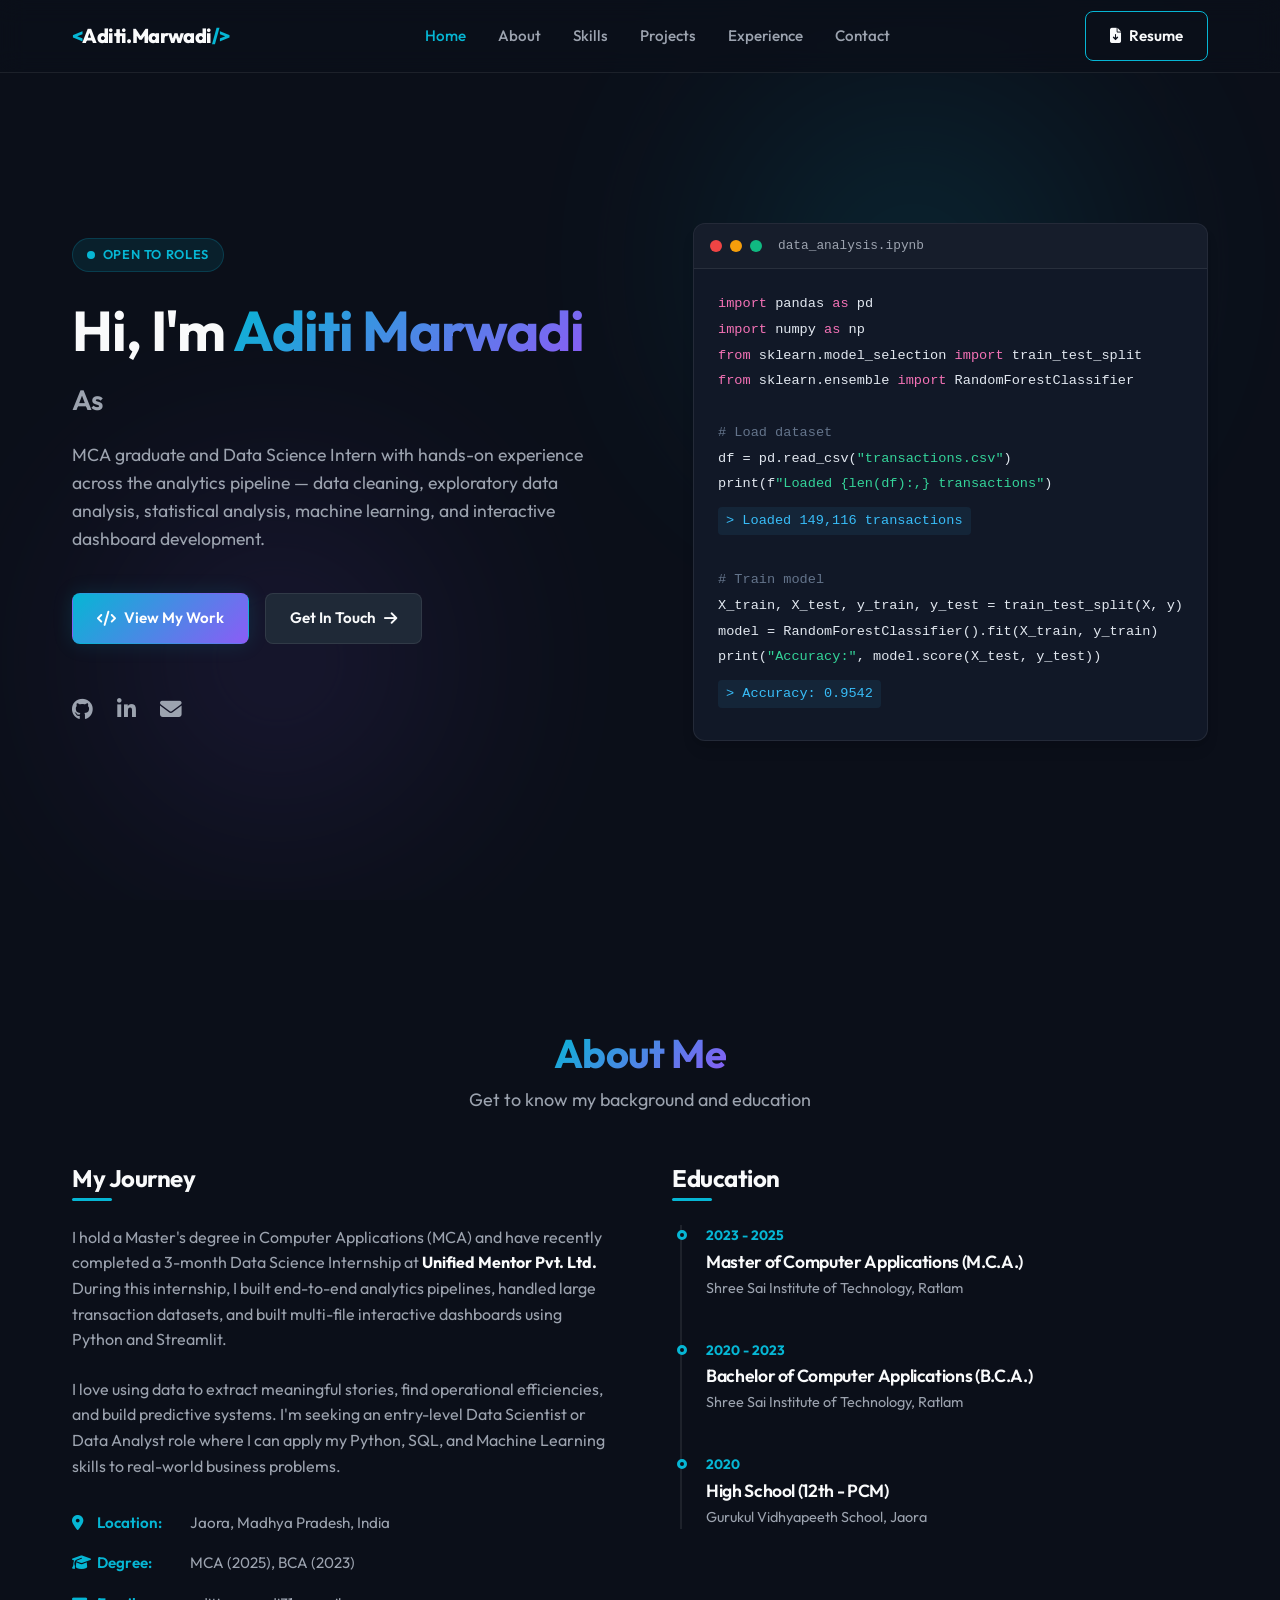
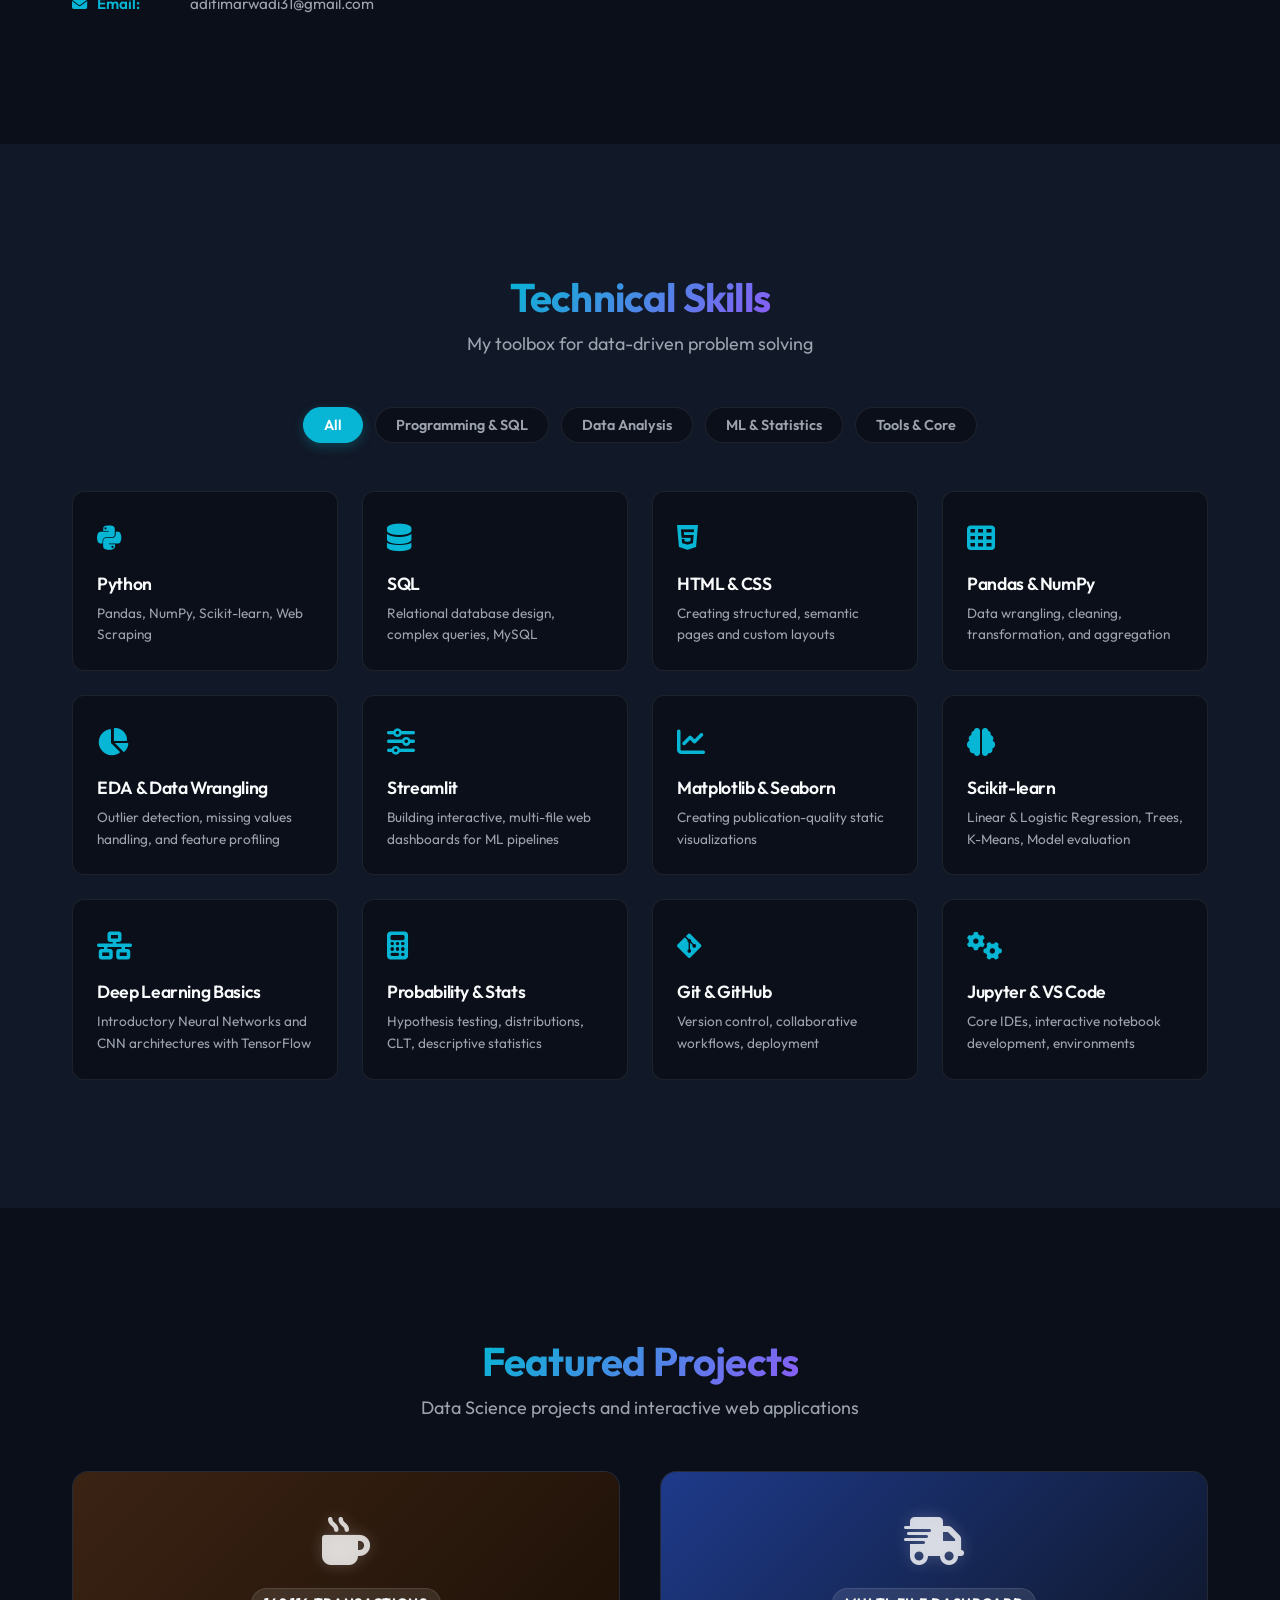
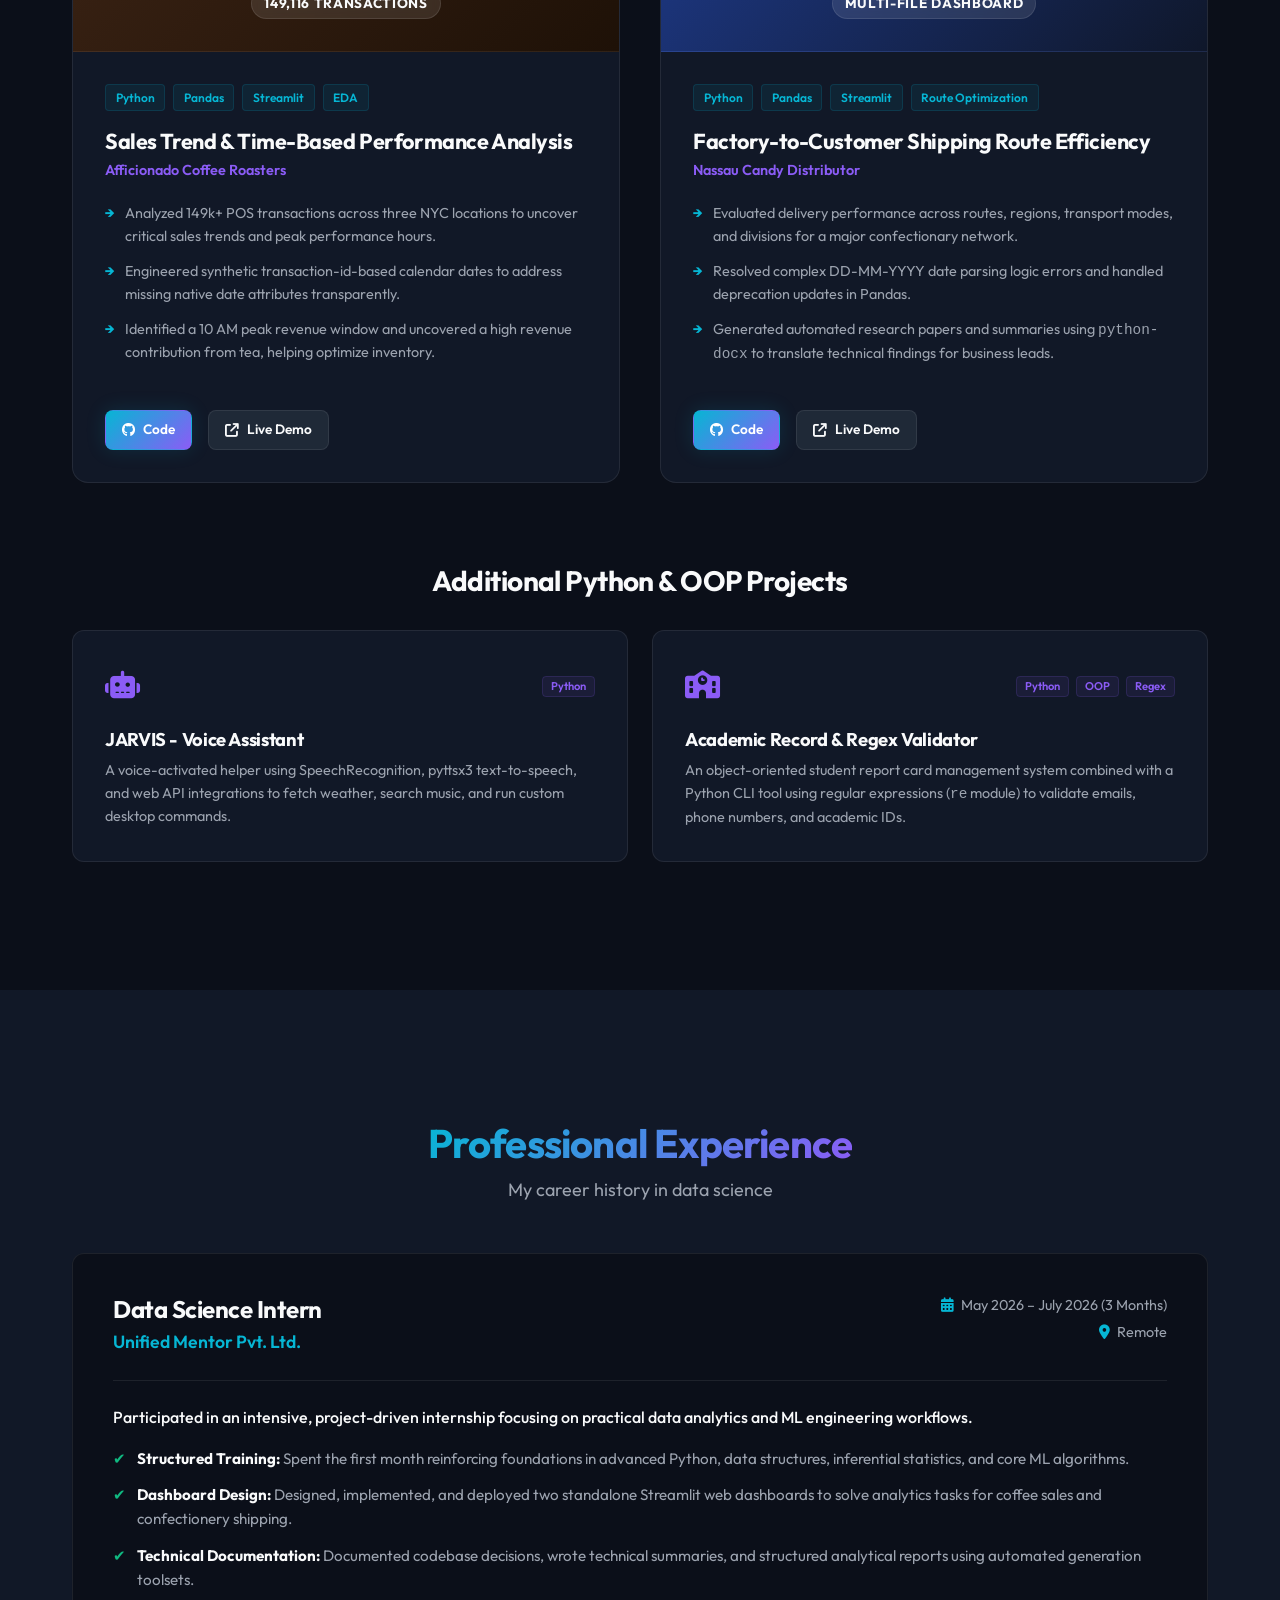
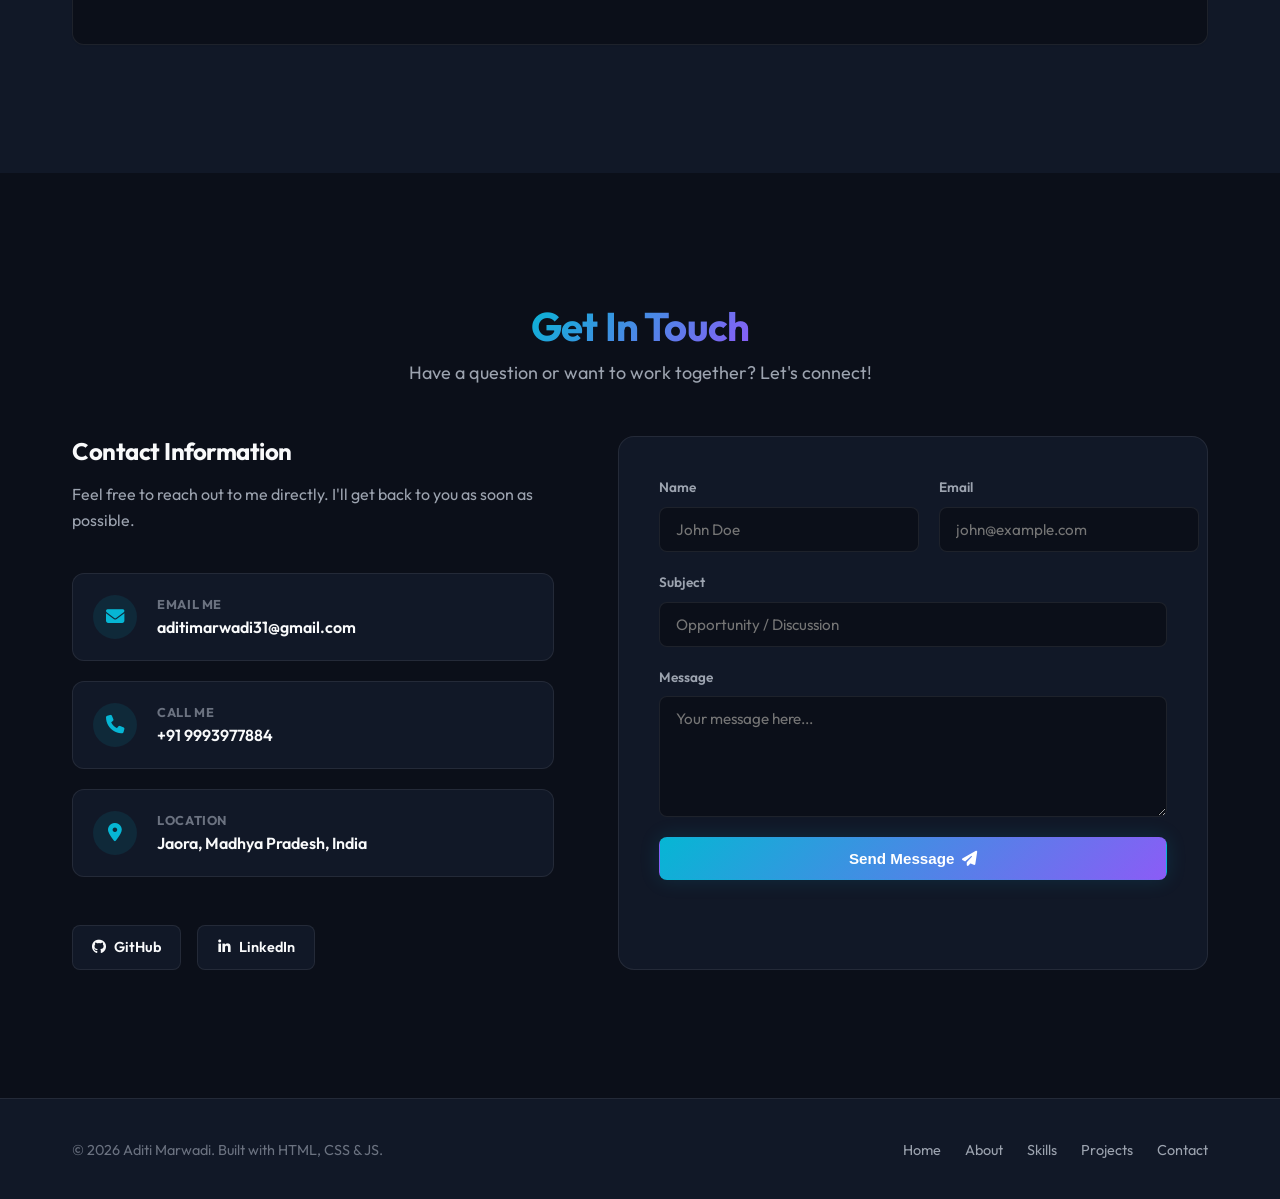
==== index.html @ 011fa308 "Initial portfolio commit - Data Science Portfolio for Aditi Marwadi" ====
<!DOCTYPE html>
<html lang="en">
<head>
    <meta charset="UTF-8">
    <meta name="viewport" content="width=device-width, initial-scale=1.0">
    <meta name="description" content="Portfolio of Aditi Marwadi, Aspiring Data Scientist and Data Analyst. Specialized in Python, machine learning, data cleaning, and Streamlit dashboards.">
    <title>Aditi Marwadi | Data Scientist Portfolio</title>
    <!-- Google Fonts -->
    <link rel="preconnect" href="https://fonts.googleapis.com">
    <link rel="preconnect" href="https://fonts.gstatic.com" crossorigin>
    <link href="https://fonts.googleapis.com/css2?family=Outfit:wght@300;400;500;600;700;800&family=Plus+Jakarta+Sans:wght@300;400;500;600;700;800&display=swap" rel="stylesheet">
    <!-- FontAwesome for Icons -->
    <link rel="stylesheet" href="https://cdnjs.cloudflare.com/ajax/libs/font-awesome/6.4.0/css/all.min.css">
    <!-- Custom CSS -->
    <link rel="stylesheet" href="styles.css">
</head>
<body>
    <!-- Navigation -->
    <header class="navbar">
        <div class="nav-container">
            <a href="#" class="nav-logo">
                <span class="logo-accent">&lt;</span>Aditi.Marwadi<span class="logo-accent">/&gt;</span>
            </a>
            <nav class="nav-links">
                <a href="#hero" class="active">Home</a>
                <a href="#about">About</a>
                <a href="#skills">Skills</a>
                <a href="#projects">Projects</a>
                <a href="#experience">Experience</a>
                <a href="#contact">Contact</a>
            </nav>
            <div class="nav-right">
                <a href="resume.html" target="_blank" class="btn btn-outline nav-btn">
                    <i class="fa-solid fa-file-arrow-down"></i> Resume
                </a>
                <button class="menu-toggle" id="menuToggle" aria-label="Toggle Menu">
                    <i class="fa-solid fa-bars"></i>
                </button>
            </div>
        </div>
    </header>

    <!-- Mobile Menu -->
    <div class="mobile-menu" id="mobileMenu">
        <a href="#hero" class="mobile-link">Home</a>
        <a href="#about" class="mobile-link">About</a>
        <a href="#skills" class="mobile-link">Skills</a>
        <a href="#projects" class="mobile-link">Projects</a>
        <a href="#experience" class="mobile-link">Experience</a>
        <a href="#contact" class="mobile-link">Contact</a>
        <a href="resume.html" target="_blank" class="btn btn-outline mobile-btn">
            <i class="fa-solid fa-file-arrow-down"></i> Resume
        </a>
    </div>

    <!-- Hero Section -->
    <section id="hero" class="hero-section">
        <div class="hero-bg-shapes">
            <div class="shape shape-1"></div>
            <div class="shape shape-2"></div>
        </div>
        <div class="container hero-container">
            <div class="hero-content">
                <div class="badge-hero">
                    <span class="pulse-dot"></span> Open to Roles
                </div>
                <h1 class="hero-title">
                    Hi, I'm <span class="text-gradient">Aditi Marwadi</span>
                </h1>
                <h2 class="hero-subtitle">
                    <span class="typing-text" id="typingText">Aspiring Data Scientist</span>
                </h2>
                <p class="hero-description">
                    MCA graduate and Data Science Intern with hands-on experience across the analytics pipeline — data cleaning, exploratory data analysis, statistical analysis, machine learning, and interactive dashboard development.
                </p>
                <div class="hero-cta">
                    <a href="#projects" class="btn btn-primary">
                        <i class="fa-solid fa-code"></i> View My Work
                    </a>
                    <a href="#contact" class="btn btn-secondary">
                        Get In Touch <i class="fa-solid fa-arrow-right"></i>
                    </a>
                </div>
                <div class="hero-socials">
                    <a href="https://github.com/aditimarwadi" target="_blank" class="social-link" title="GitHub">
                        <i class="fa-brands fa-github"></i>
                    </a>
                    <a href="https://www.linkedin.com/in/aditi-marwadi-670a6b358/" target="_blank" class="social-link" title="LinkedIn">
                        <i class="fa-brands fa-linkedin-in"></i>
                    </a>
                    <a href="mailto:aditimarwadi31@gmail.com" class="social-link" title="Email">
                        <i class="fa-solid fa-envelope"></i>
                    </a>
                </div>
            </div>
            <div class="hero-visual">
                <div class="visual-card">
                    <div class="card-header">
                        <span class="card-dot red"></span>
                        <span class="card-dot yellow"></span>
                        <span class="card-dot green"></span>
                        <span class="card-title">data_analysis.ipynb</span>
                    </div>
                    <div class="card-body font-code">
                        <p class="code-line"><span class="code-keyword">import</span> pandas <span class="code-keyword">as</span> pd</p>
                        <p class="code-line"><span class="code-keyword">import</span> numpy <span class="code-keyword">as</span> np</p>
                        <p class="code-line"><span class="code-keyword">from</span> sklearn.model_selection <span class="code-keyword">import</span> train_test_split</p>
                        <p class="code-line"><span class="code-keyword">from</span> sklearn.ensemble <span class="code-keyword">import</span> RandomForestClassifier</p>
                        <p class="code-line">&nbsp;</p>
                        <p class="code-line"><span class="code-comment"># Load dataset</span></p>
                        <p class="code-line">df = pd.read_csv(<span class="code-string">"transactions.csv"</span>)</p>
                        <p class="code-line">print(f<span class="code-string">"Loaded {len(df):,} transactions"</span>)</p>
                        <p class="code-output">&gt; Loaded 149,116 transactions</p>
                        <p class="code-line">&nbsp;</p>
                        <p class="code-line"><span class="code-comment"># Train model</span></p>
                        <p class="code-line">X_train, X_test, y_train, y_test = train_test_split(X, y)</p>
                        <p class="code-line">model = RandomForestClassifier().fit(X_train, y_train)</p>
                        <p class="code-line">print(<span class="code-string">"Accuracy:"</span>, model.score(X_test, y_test))</p>
                        <p class="code-output">&gt; Accuracy: 0.9542</p>
                    </div>
                </div>
            </div>
        </div>
    </section>

    <!-- About Section -->
    <section id="about" class="section about-section">
        <div class="container">
            <h2 class="section-title text-center"><span class="text-gradient">About Me</span></h2>
            <p class="section-subtitle text-center">Get to know my background and education</p>
            
            <div class="about-grid">
                <div class="about-info">
                    <h3>My Journey</h3>
                    <p>
                        I hold a Master's degree in Computer Applications (MCA) and have recently completed a 3-month Data Science Internship at <strong>Unified Mentor Pvt. Ltd.</strong> During this internship, I built end-to-end analytics pipelines, handled large transaction datasets, and built multi-file interactive dashboards using Python and Streamlit.
                    </p>
                    <p>
                        I love using data to extract meaningful stories, find operational efficiencies, and build predictive systems. I'm seeking an entry-level Data Scientist or Data Analyst role where I can apply my Python, SQL, and Machine Learning skills to real-world business problems.
                    </p>
                    
                    <div class="info-details">
                        <div class="info-item">
                            <span class="info-label"><i class="fa-solid fa-location-dot"></i> Location:</span>
                            <span class="info-value">Jaora, Madhya Pradesh, India</span>
                        </div>
                        <div class="info-item">
                            <span class="info-label"><i class="fa-solid fa-graduation-cap"></i> Degree:</span>
                            <span class="info-value">MCA (2025), BCA (2023)</span>
                        </div>
                        <div class="info-item">
                            <span class="info-label"><i class="fa-solid fa-envelope"></i> Email:</span>
                            <span class="info-value"><a href="mailto:aditimarwadi31@gmail.com">aditimarwadi31@gmail.com</a></span>
                        </div>
                    </div>
                </div>
                
                <div class="about-education">
                    <h3>Education</h3>
                    <div class="timeline">
                        <div class="timeline-item">
                            <div class="timeline-dot"></div>
                            <div class="timeline-date">2023 - 2025</div>
                            <h4 class="timeline-title">Master of Computer Applications (M.C.A.)</h4>
                            <p class="timeline-institution">Shree Sai Institute of Technology, Ratlam</p>
                        </div>
                        <div class="timeline-item">
                            <div class="timeline-dot"></div>
                            <div class="timeline-date">2020 - 2023</div>
                            <h4 class="timeline-title">Bachelor of Computer Applications (B.C.A.)</h4>
                            <p class="timeline-institution">Shree Sai Institute of Technology, Ratlam</p>
                        </div>
                        <div class="timeline-item">
                            <div class="timeline-dot"></div>
                            <div class="timeline-date">2020</div>
                            <h4 class="timeline-title">High School (12th - PCM)</h4>
                            <p class="timeline-institution">Gurukul Vidhyapeeth School, Jaora</p>
                        </div>
                    </div>
                </div>
            </div>
        </div>
    </section>

    <!-- Skills Section -->
    <section id="skills" class="section skills-section alt-bg">
        <div class="container">
            <h2 class="section-title text-center"><span class="text-gradient">Technical Skills</span></h2>
            <p class="section-subtitle text-center">My toolbox for data-driven problem solving</p>

            <div class="skills-tabs">
                <button class="tab-btn active" data-tab="all">All</button>
                <button class="tab-btn" data-tab="programming">Programming & SQL</button>
                <button class="tab-btn" data-tab="analysis">Data Analysis</button>
                <button class="tab-btn" data-tab="ml-stats">ML & Statistics</button>
                <button class="tab-btn" data-tab="tools">Tools & Core</button>
            </div>

            <div class="skills-grid" id="skillsGrid">
                <!-- Python -->
                <div class="skill-card" data-category="programming">
                    <div class="skill-icon"><i class="fa-brands fa-python"></i></div>
                    <h3 class="skill-name">Python</h3>
                    <p class="skill-desc">Pandas, NumPy, Scikit-learn, Web Scraping</p>
                </div>
                <!-- SQL -->
                <div class="skill-card" data-category="programming">
                    <div class="skill-icon"><i class="fa-solid fa-database"></i></div>
                    <h3 class="skill-name">SQL</h3>
                    <p class="skill-desc">Relational database design, complex queries, MySQL</p>
                </div>
                <!-- HTML / CSS -->
                <div class="skill-card" data-category="programming">
                    <div class="skill-icon"><i class="fa-brands fa-html5"></i></div>
                    <h3 class="skill-name">HTML & CSS</h3>
                    <p class="skill-desc">Creating structured, semantic pages and custom layouts</p>
                </div>
                <!-- NumPy / Pandas -->
                <div class="skill-card" data-category="analysis">
                    <div class="skill-icon"><i class="fa-solid fa-table-cells"></i></div>
                    <h3 class="skill-name">Pandas & NumPy</h3>
                    <p class="skill-desc">Data wrangling, cleaning, transformation, and aggregation</p>
                </div>
                <!-- EDA -->
                <div class="skill-card" data-category="analysis">
                    <div class="skill-icon"><i class="fa-solid fa-chart-pie"></i></div>
                    <h3 class="skill-name">EDA & Data Wrangling</h3>
                    <p class="skill-desc">Outlier detection, missing values handling, and feature profiling</p>
                </div>
                <!-- Streamlit -->
                <div class="skill-card" data-category="analysis">
                    <div class="skill-icon"><i class="fa-solid fa-sliders"></i></div>
                    <h3 class="skill-name">Streamlit</h3>
                    <p class="skill-desc">Building interactive, multi-file web dashboards for ML pipelines</p>
                </div>
                <!-- Data Visualization -->
                <div class="skill-card" data-category="analysis">
                    <div class="skill-icon"><i class="fa-solid fa-chart-line"></i></div>
                    <h3 class="skill-name">Matplotlib & Seaborn</h3>
                    <p class="skill-desc">Creating publication-quality static visualizations</p>
                </div>
                <!-- Scikit-learn -->
                <div class="skill-card" data-category="ml-stats">
                    <div class="skill-icon"><i class="fa-solid fa-brain"></i></div>
                    <h3 class="skill-name">Scikit-learn</h3>
                    <p class="skill-desc">Linear & Logistic Regression, Trees, K-Means, Model evaluation</p>
                </div>
                <!-- Deep Learning -->
                <div class="skill-card" data-category="ml-stats">
                    <div class="skill-icon"><i class="fa-solid fa-network-wired"></i></div>
                    <h3 class="skill-name">Deep Learning Basics</h3>
                    <p class="skill-desc">Introductory Neural Networks and CNN architectures with TensorFlow</p>
                </div>
                <!-- Statistics -->
                <div class="skill-card" data-category="ml-stats">
                    <div class="skill-icon"><i class="fa-solid fa-calculator"></i></div>
                    <h3 class="skill-name">Probability & Stats</h3>
                    <p class="skill-desc">Hypothesis testing, distributions, CLT, descriptive statistics</p>
                </div>
                <!-- Git / GitHub -->
                <div class="skill-card" data-category="tools">
                    <div class="skill-icon"><i class="fa-brands fa-git-alt"></i></div>
                    <h3 class="skill-name">Git & GitHub</h3>
                    <p class="skill-desc">Version control, collaborative workflows, deployment</p>
                </div>
                <!-- Tools -->
                <div class="skill-card" data-category="tools">
                    <div class="skill-icon"><i class="fa-solid fa-gears"></i></div>
                    <h3 class="skill-name">Jupyter & VS Code</h3>
                    <p class="skill-desc">Core IDEs, interactive notebook development, environments</p>
                </div>
            </div>
        </div>
    </section>

    <!-- Projects Section -->
    <section id="projects" class="section projects-section">
        <div class="container">
            <h2 class="section-title text-center"><span class="text-gradient">Featured Projects</span></h2>
            <p class="section-subtitle text-center">Data Science projects and interactive web applications</p>

            <div class="projects-grid">
                <!-- Project 1 -->
                <div class="project-card">
                    <div class="project-visual bg-gradient-coffee">
                        <div class="visual-icon"><i class="fa-solid fa-mug-hot"></i></div>
                        <div class="visual-stat">149,116 Transactions</div>
                    </div>
                    <div class="project-info">
                        <div class="project-tags">
                            <span class="tag">Python</span>
                            <span class="tag">Pandas</span>
                            <span class="tag">Streamlit</span>
                            <span class="tag">EDA</span>
                        </div>
                        <h3 class="project-title">Sales Trend & Time-Based Performance Analysis</h3>
                        <p class="project-company">Afficionado Coffee Roasters</p>
                        <ul class="project-bullets">
                            <li>Analyzed 149k+ POS transactions across three NYC locations to uncover critical sales trends and peak performance hours.</li>
                            <li>Engineered synthetic transaction-id-based calendar dates to address missing native date attributes transparently.</li>
                            <li>Identified a 10 AM peak revenue window and uncovered a high revenue contribution from tea, helping optimize inventory.</li>
                        </ul>
                        <div class="project-actions">
                            <a href="https://github.com/aditimarwadi/Afficionado-Coffee-Sales-Analytics" target="_blank" class="btn btn-small btn-primary">
                                <i class="fa-brands fa-github"></i> Code
                            </a>
                            <a href="https://afficionado-coffee-sales.streamlit.app/" target="_blank" class="btn btn-small btn-secondary">
                                <i class="fa-solid fa-arrow-up-right-from-square"></i> Live Demo
                            </a>
                        </div>
                    </div>
                </div>

                <!-- Project 2 -->
                <div class="project-card">
                    <div class="project-visual bg-gradient-candy">
                        <div class="visual-icon"><i class="fa-solid fa-truck-fast"></i></div>
                        <div class="visual-stat">Multi-File Dashboard</div>
                    </div>
                    <div class="project-info">
                        <div class="project-tags">
                            <span class="tag">Python</span>
                            <span class="tag">Pandas</span>
                            <span class="tag">Streamlit</span>
                            <span class="tag">Route Optimization</span>
                        </div>
                        <h3 class="project-title">Factory-to-Customer Shipping Route Efficiency</h3>
                        <p class="project-company">Nassau Candy Distributor</p>
                        <ul class="project-bullets">
                            <li>Evaluated delivery performance across routes, regions, transport modes, and divisions for a major confectionary network.</li>
                            <li>Resolved complex DD-MM-YYYY date parsing logic errors and handled deprecation updates in Pandas.</li>
                            <li>Generated automated research papers and summaries using <code>python-docx</code> to translate technical findings for business leads.</li>
                        </ul>
                        <div class="project-actions">
                            <a href="https://github.com/aditimarwadi/Nassau-Candy-Route-Analysis" target="_blank" class="btn btn-small btn-primary">
                                <i class="fa-brands fa-github"></i> Code
                            </a>
                            <a href="https://shipping-route-analysis.streamlit.app/" target="_blank" class="btn btn-small btn-secondary">
                                <i class="fa-solid fa-arrow-up-right-from-square"></i> Live Demo
                            </a>
                        </div>
                    </div>
                </div>
            </div>

            <h3 class="additional-projects-title text-center">Additional Python & OOP Projects</h3>
            <div class="additional-projects-grid">
                <!-- Additional Project 1 -->
                <div class="add-project-card">
                    <div class="add-project-header">
                        <div class="folder-icon"><i class="fa-solid fa-robot"></i></div>
                        <div class="add-project-links">
                            <span class="add-tag">Python</span>
                        </div>
                    </div>
                    <h4 class="add-project-title">JARVIS - Voice Assistant</h4>
                    <p class="add-project-desc">A voice-activated helper using SpeechRecognition, pyttsx3 text-to-speech, and web API integrations to fetch weather, search music, and run custom desktop commands.</p>
                </div>

                <!-- Additional Project 2 -->
                <div class="add-project-card">
                    <div class="add-project-header">
                        <div class="folder-icon"><i class="fa-solid fa-school"></i></div>
                        <div class="add-project-links">
                            <span class="add-tag">Python</span>
                            <span class="add-tag">OOP</span>
                            <span class="add-tag">Regex</span>
                        </div>
                    </div>
                    <h4 class="add-project-title">Academic Record & Regex Validator</h4>
                    <p class="add-project-desc">An object-oriented student report card management system combined with a Python CLI tool using regular expressions (<code>re</code> module) to validate emails, phone numbers, and academic IDs.</p>
                </div>
            </div>
        </div>
    </section>

    <!-- Experience Section -->
    <section id="experience" class="section experience-section alt-bg">
        <div class="container">
            <h2 class="section-title text-center"><span class="text-gradient">Professional Experience</span></h2>
            <p class="section-subtitle text-center">My career history in data science</p>

            <div class="experience-card">
                <div class="exp-header">
                    <div class="exp-role-info">
                        <h3>Data Science Intern</h3>
                        <p class="exp-company">Unified Mentor Pvt. Ltd.</p>
                    </div>
                    <div class="exp-meta text-right">
                        <div class="exp-date"><i class="fa-solid fa-calendar-days"></i> May 2026 – July 2026 (3 Months)</div>
                        <div class="exp-location"><i class="fa-solid fa-location-dot"></i> Remote</div>
                    </div>
                </div>
                <div class="exp-body">
                    <p class="exp-intro">Participated in an intensive, project-driven internship focusing on practical data analytics and ML engineering workflows.</p>
                    <ul class="exp-bullets">
                        <li><strong>Structured Training:</strong> Spent the first month reinforcing foundations in advanced Python, data structures, inferential statistics, and core ML algorithms.</li>
                        <li><strong>Dashboard Design:</strong> Designed, implemented, and deployed two standalone Streamlit web dashboards to solve analytics tasks for coffee sales and confectionery shipping.</li>
                        <li><strong>Technical Documentation:</strong> Documented codebase decisions, wrote technical summaries, and structured analytical reports using automated generation toolsets.</li>
                    </ul>
                </div>
            </div>
        </div>
    </section>

    <!-- Contact Section -->
    <section id="contact" class="section contact-section">
        <div class="container">
            <h2 class="section-title text-center"><span class="text-gradient">Get In Touch</span></h2>
            <p class="section-subtitle text-center">Have a question or want to work together? Let's connect!</p>

            <div class="contact-grid">
                <div class="contact-info-panel">
                    <h3>Contact Information</h3>
                    <p>Feel free to reach out to me directly. I'll get back to you as soon as possible.</p>
                    
                    <div class="contact-methods">
                        <a href="mailto:aditimarwadi31@gmail.com" class="contact-method-card">
                            <div class="method-icon"><i class="fa-solid fa-envelope"></i></div>
                            <div class="method-details">
                                <span>Email Me</span>
                                <strong>aditimarwadi31@gmail.com</strong>
                            </div>
                        </a>
                        <a href="tel:+919993977884" class="contact-method-card">
                            <div class="method-icon"><i class="fa-solid fa-phone"></i></div>
                            <div class="method-details">
                                <span>Call Me</span>
                                <strong>+91 9993977884</strong>
                            </div>
                        </a>
                        <div class="contact-method-card">
                            <div class="method-icon"><i class="fa-solid fa-location-dot"></i></div>
                            <div class="method-details">
                                <span>Location</span>
                                <strong>Jaora, Madhya Pradesh, India</strong>
                            </div>
                        </div>
                    </div>

                    <div class="contact-socials-panel">
                        <a href="https://github.com/aditimarwadi" target="_blank" class="social-btn"><i class="fa-brands fa-github"></i> GitHub</a>
                        <a href="https://www.linkedin.com/in/aditi-marwadi-670a6b358/" target="_blank" class="social-btn"><i class="fa-brands fa-linkedin-in"></i> LinkedIn</a>
                    </div>
                </div>

                <div class="contact-form-panel">
                    <form id="contactForm" class="contact-form" action="https://api.web3forms.com/submit" method="POST">
                        <input type="hidden" name="access_key" value="460c09ce-e828-4346-9b6d-22f870dca817">
                        <div class="form-row">
                            <div class="form-group">
                                <label for="name">Name</label>
                                <input type="text" name="name" id="name" required placeholder="John Doe">
                            </div>
                            <div class="form-group">
                                <label for="email">Email</label>
                                <input type="email" name="email" id="email" required placeholder="john@example.com">
                            </div>
                        </div>
                        <div class="form-group">
                            <label for="subject">Subject</label>
                            <input type="text" name="subject" id="subject" required placeholder="Opportunity / Discussion">
                        </div>
                        <div class="form-group">
                            <label for="message">Message</label>
                            <textarea name="message" id="message" rows="5" required placeholder="Your message here..."></textarea>
                        </div>
                        <button type="submit" class="btn btn-primary btn-block" id="formSubmitBtn">
                            Send Message <i class="fa-solid fa-paper-plane"></i>
                        </button>
                    </form>
                    <div class="success-message" id="successMessage">
                        <i class="fa-solid fa-circle-check"></i>
                        <h4>Message Sent Successfully!</h4>
                        <p>Thank you for reaching out, Aditi will get back to you shortly.</p>
                    </div>
                </div>
            </div>
        </div>
    </section>

    <!-- Footer -->
    <footer class="footer">
        <div class="container footer-container">
            <p class="footer-copy">&copy; 2026 Aditi Marwadi. Built with HTML, CSS & JS.</p>
            <div class="footer-links">
                <a href="#hero">Home</a>
                <a href="#about">About</a>
                <a href="#skills">Skills</a>
                <a href="#projects">Projects</a>
                <a href="#contact">Contact</a>
            </div>
        </div>
    </footer>

    <!-- Custom JS -->
    <script src="script.js"></script>
</body>
</html>
---- styles.css ----
/* Data Science Portfolio Design System */
:root {
    --bg-primary: #0b0f19;
    --bg-secondary: #111827;
    --bg-card: #1f2937;
    --bg-card-hover: #374151;
    --border-color: rgba(255, 255, 255, 0.08);
    
    --text-primary: #f9fafb;
    --text-secondary: #9ca3af;
    --text-muted: #6b7280;
    
    --accent-primary: #06b6d4; /* Neon Teal */
    --accent-primary-rgb: 6, 182, 212;
    --accent-secondary: #8b5cf6; /* Indigo / Purple */
    --accent-secondary-rgb: 139, 92, 246;
    --accent-success: #10b981; /* Emerald */
    
    --font-sans: 'Outfit', 'Plus Jakarta Sans', -apple-system, BlinkMacSystemFont, "Segoe UI", Roboto, sans-serif;
    --font-code: 'Courier New', Courier, monospace;
    
    --transition-smooth: all 0.3s cubic-bezier(0.4, 0, 0.2, 1);
    --shadow-sm: 0 1px 2px 0 rgba(0, 0, 0, 0.05);
    --shadow-md: 0 4px 6px -1px rgba(0, 0, 0, 0.1), 0 2px 4px -1px rgba(0, 0, 0, 0.06);
    --shadow-lg: 0 10px 15px -3px rgba(0, 0, 0, 0.1), 0 4px 6px -2px rgba(0, 0, 0, 0.05);
    --shadow-glow: 0 0 20px rgba(6, 182, 212, 0.15);
}

/* Global Reset */
* {
    margin: 0;
    padding: 0;
    box-sizing: border-box;
    scroll-behavior: smooth;
}

body {
    background-color: var(--bg-primary);
    color: var(--text-primary);
    font-family: var(--font-sans);
    line-height: 1.6;
    overflow-x: hidden;
    -webkit-font-smoothing: antialiased;
}

.container {
    width: 100%;
    max-width: 1200px;
    margin: 0 auto;
    padding: 0 2rem;
}

/* Scrollbar Styling */
::-webkit-scrollbar {
    width: 10px;
}
::-webkit-scrollbar-track {
    background: var(--bg-primary);
}
::-webkit-scrollbar-thumb {
    background: var(--bg-card);
    border-radius: 5px;
    border: 2px solid var(--bg-primary);
}
::-webkit-scrollbar-thumb:hover {
    background: var(--accent-primary);
}

/* Typography & Layout Elements */
h1, h2, h3, h4, h5, h6 {
    font-weight: 700;
    line-height: 1.25;
    letter-spacing: -0.02em;
}

a {
    color: inherit;
    text-decoration: none;
    transition: var(--transition-smooth);
}

strong {
    color: var(--text-primary);
}

.section {
    padding: 8rem 0;
}

.alt-bg {
    background-color: var(--bg-secondary);
}

.text-center {
    text-align: center;
}

.text-right {
    text-align: right;
}

.text-gradient {
    background: linear-gradient(135deg, var(--accent-primary) 0%, var(--accent-secondary) 100%);
    -webkit-background-clip: text;
    -webkit-text-fill-color: transparent;
}

.section-title {
    font-size: 2.5rem;
    margin-bottom: 0.5rem;
}

.section-subtitle {
    font-size: 1.125rem;
    color: var(--text-secondary);
    max-width: 600px;
    margin: 0 auto 3rem auto;
}

/* Buttons */
.btn {
    display: inline-flex;
    align-items: center;
    justify-content: center;
    gap: 0.5rem;
    padding: 0.75rem 1.5rem;
    font-size: 0.95rem;
    font-weight: 600;
    border-radius: 0.5rem;
    cursor: pointer;
    transition: var(--transition-smooth);
    border: 1px solid transparent;
}

.btn-primary {
    background: linear-gradient(135deg, var(--accent-primary) 0%, var(--accent-secondary) 100%);
    color: #fff;
    box-shadow: var(--shadow-glow);
}

.btn-primary:hover {
    transform: translateY(-2px);
    box-shadow: 0 0 25px rgba(6, 182, 212, 0.35);
}

.btn-secondary {
    background-color: var(--bg-card);
    color: var(--text-primary);
    border-color: var(--border-color);
}

.btn-secondary:hover {
    background-color: var(--bg-card-hover);
    transform: translateY(-2px);
}

.btn-outline {
    background-color: transparent;
    color: var(--text-primary);
    border: 1.5px solid var(--accent-primary);
}

.btn-outline:hover {
    background-color: rgba(6, 182, 212, 0.1);
    transform: translateY(-2px);
}

.btn-small {
    padding: 0.5rem 1rem;
    font-size: 0.85rem;
}

.btn-block {
    display: flex;
    width: 100%;
}

/* Navbar */
.navbar {
    position: fixed;
    top: 0;
    left: 0;
    width: 100%;
    z-index: 1000;
    background-color: rgba(11, 15, 25, 0.8);
    backdrop-filter: blur(12px);
    border-bottom: 1px solid var(--border-color);
    transition: var(--transition-smooth);
}

.nav-container {
    display: flex;
    justify-content: space-between;
    align-items: center;
    height: 4.5rem;
    max-width: 1200px;
    margin: 0 auto;
    padding: 0 2rem;
}

.nav-logo {
    font-size: 1.25rem;
    font-weight: 800;
    letter-spacing: -0.03em;
}

.logo-accent {
    color: var(--accent-primary);
}

.nav-links {
    display: flex;
    gap: 2rem;
}

.nav-links a {
    font-size: 0.95rem;
    font-weight: 500;
    color: var(--text-secondary);
}

.nav-links a:hover, .nav-links a.active {
    color: var(--accent-primary);
}

.nav-right {
    display: flex;
    align-items: center;
    gap: 1rem;
}

.menu-toggle {
    display: none;
    background: none;
    border: none;
    color: var(--text-primary);
    font-size: 1.5rem;
    cursor: pointer;
}

/* Mobile Menu */
.mobile-menu {
    display: none;
    position: fixed;
    top: 4.5rem;
    left: 0;
    width: 100%;
    background-color: var(--bg-secondary);
    border-bottom: 1px solid var(--border-color);
    padding: 1.5rem 2rem;
    z-index: 999;
    flex-direction: column;
    gap: 1rem;
    box-shadow: var(--shadow-lg);
    transform: translateY(-100%);
    opacity: 0;
    transition: transform 0.4s ease, opacity 0.4s ease;
}

.mobile-menu.open {
    display: flex;
    transform: translateY(0);
    opacity: 1;
}

.mobile-link {
    font-size: 1.1rem;
    font-weight: 600;
    padding: 0.5rem 0;
    color: var(--text-secondary);
}

.mobile-link:hover {
    color: var(--accent-primary);
}

/* Hero Section */
.hero-section {
    position: relative;
    padding: 10rem 0 6rem 0;
    min-height: 100vh;
    display: flex;
    align-items: center;
    overflow: hidden;
}

.hero-bg-shapes .shape {
    position: absolute;
    border-radius: 50%;
    filter: blur(120px);
    z-index: 1;
    opacity: 0.15;
}

.shape-1 {
    top: 10%;
    right: 15%;
    width: 350px;
    height: 350px;
    background: var(--accent-primary);
}

.shape-2 {
    bottom: 10%;
    left: 10%;
    width: 300px;
    height: 300px;
    background: var(--accent-secondary);
}

.hero-container {
    position: relative;
    z-index: 2;
    display: grid;
    grid-template-columns: 1.2fr 0.8fr;
    gap: 4rem;
    align-items: center;
}

.badge-hero {
    display: inline-flex;
    align-items: center;
    gap: 0.5rem;
    background-color: rgba(6, 182, 212, 0.1);
    color: var(--accent-primary);
    padding: 0.35rem 0.85rem;
    border-radius: 2rem;
    font-size: 0.8rem;
    font-weight: 600;
    letter-spacing: 0.05em;
    text-transform: uppercase;
    margin-bottom: 1.5rem;
    border: 1px solid rgba(6, 182, 212, 0.2);
}

.pulse-dot {
    width: 8px;
    height: 8px;
    background-color: var(--accent-primary);
    border-radius: 50%;
    box-shadow: 0 0 0 0 rgba(6, 182, 212, 0.7);
    animation: pulse 1.6s infinite;
}

@keyframes pulse {
    0% {
        transform: scale(0.95);
        box-shadow: 0 0 0 0 rgba(6, 182, 212, 0.7);
    }
    70% {
        transform: scale(1);
        box-shadow: 0 0 0 8px rgba(6, 182, 212, 0);
    }
    100% {
        transform: scale(0.95);
        box-shadow: 0 0 0 0 rgba(6, 182, 212, 0);
    }
}

.hero-title {
    font-size: 3.5rem;
    margin-bottom: 1rem;
}

.hero-subtitle {
    font-size: 1.75rem;
    font-weight: 600;
    color: var(--text-secondary);
    margin-bottom: 1.5rem;
    min-height: 2.2rem;
}

.hero-description {
    font-size: 1.1rem;
    color: var(--text-secondary);
    margin-bottom: 2.5rem;
    max-width: 600px;
}

.hero-cta {
    display: flex;
    gap: 1rem;
    margin-bottom: 3rem;
}

.hero-socials {
    display: flex;
    gap: 1.5rem;
}

.social-link {
    font-size: 1.35rem;
    color: var(--text-secondary);
}

.social-link:hover {
    color: var(--accent-primary);
    transform: translateY(-2px);
}

/* Coding visual block in Hero */
.hero-visual {
    display: flex;
    justify-content: center;
}

.visual-card {
    width: 100%;
    background-color: var(--bg-secondary);
    border: 1px solid var(--border-color);
    border-radius: 0.75rem;
    box-shadow: var(--shadow-lg);
    overflow: hidden;
}

.card-header {
    display: flex;
    align-items: center;
    gap: 0.5rem;
    padding: 0.75rem 1rem;
    background-color: rgba(255, 255, 255, 0.02);
    border-bottom: 1px solid var(--border-color);
}

.card-dot {
    width: 12px;
    height: 12px;
    border-radius: 50%;
}

.card-dot.red { background-color: #ef4444; }
.card-dot.yellow { background-color: #f59e0b; }
.card-dot.green { background-color: #10b981; }

.card-title {
    font-size: 0.8rem;
    color: var(--text-secondary);
    margin-left: 0.5rem;
    font-family: var(--font-code);
}

.card-body {
    padding: 1.5rem;
    overflow-x: auto;
}

.font-code {
    font-family: var(--font-code);
    font-size: 0.85rem;
    white-space: nowrap;
}

.code-line {
    color: #e2e8f0;
    margin-bottom: 0.25rem;
}

.code-keyword {
    color: #f472b6;
}

.code-string {
    color: #34d399;
}

.code-comment {
    color: #64748b;
}

.code-output {
    color: #38bdf8;
    background-color: rgba(56, 189, 248, 0.08);
    padding: 0.2rem 0.5rem;
    border-radius: 0.25rem;
    margin: 0.5rem 0;
    display: inline-block;
}

/* About Section */
.about-grid {
    display: grid;
    grid-template-columns: 1fr 1fr;
    gap: 4rem;
}

.about-info h3, .about-education h3 {
    font-size: 1.5rem;
    margin-bottom: 1.5rem;
    position: relative;
    padding-bottom: 0.5rem;
}

.about-info h3::after, .about-education h3::after {
    content: '';
    position: absolute;
    bottom: 0;
    left: 0;
    width: 40px;
    height: 3px;
    background-color: var(--accent-primary);
    border-radius: 2px;
}

.about-info p {
    color: var(--text-secondary);
    margin-bottom: 1.5rem;
}

.info-details {
    display: flex;
    flex-direction: column;
    gap: 1rem;
    margin-top: 2rem;
}

.info-item {
    display: flex;
    gap: 0.5rem;
    font-size: 0.95rem;
}

.info-label {
    color: var(--accent-primary);
    font-weight: 600;
    min-width: 110px;
}

.info-label i {
    width: 18px;
    margin-right: 0.25rem;
}

.info-value {
    color: var(--text-secondary);
}

.info-value a:hover {
    color: var(--accent-primary);
}

/* Timeline */
.timeline {
    position: relative;
    border-left: 2px solid var(--border-color);
    padding-left: 1.5rem;
    margin-left: 0.5rem;
}

.timeline-item {
    position: relative;
    margin-bottom: 2.5rem;
}

.timeline-item:last-child {
    margin-bottom: 0;
}

.timeline-dot {
    position: absolute;
    left: -29px;
    top: 5px;
    width: 10px;
    height: 10px;
    border-radius: 50%;
    background-color: var(--bg-primary);
    border: 3px solid var(--accent-primary);
}

.timeline-date {
    font-size: 0.85rem;
    font-weight: 700;
    color: var(--accent-primary);
    margin-bottom: 0.25rem;
}

.timeline-title {
    font-size: 1.1rem;
    font-weight: 600;
    margin-bottom: 0.25rem;
}

.timeline-institution {
    font-size: 0.9rem;
    color: var(--text-secondary);
}

/* Skills Section */
.skills-tabs {
    display: flex;
    justify-content: center;
    gap: 0.75rem;
    margin-bottom: 3rem;
    flex-wrap: wrap;
}

.tab-btn {
    background-color: var(--bg-primary);
    color: var(--text-secondary);
    border: 1px solid var(--border-color);
    padding: 0.5rem 1.25rem;
    border-radius: 2rem;
    font-family: var(--font-sans);
    font-size: 0.9rem;
    font-weight: 600;
    cursor: pointer;
    transition: var(--transition-smooth);
}

.tab-btn:hover, .tab-btn.active {
    background-color: var(--accent-primary);
    color: #fff;
    border-color: var(--accent-primary);
    box-shadow: 0 4px 12px rgba(6, 182, 212, 0.25);
}

.skills-grid {
    display: grid;
    grid-template-columns: repeat(auto-fill, minmax(260px, 1fr));
    gap: 1.5rem;
}

.skill-card {
    background-color: var(--bg-primary);
    border: 1px solid var(--border-color);
    border-radius: 0.75rem;
    padding: 1.5rem;
    transition: var(--transition-smooth);
    display: flex;
    flex-direction: column;
    gap: 0.5rem;
}

.skill-card:hover {
    transform: translateY(-4px);
    border-color: rgba(6, 182, 212, 0.4);
    box-shadow: var(--shadow-glow);
}

.skill-icon {
    font-size: 1.75rem;
    color: var(--accent-primary);
    margin-bottom: 0.25rem;
}

.skill-name {
    font-size: 1.1rem;
    font-weight: 600;
}

.skill-desc {
    font-size: 0.85rem;
    color: var(--text-secondary);
}

/* Projects Section */
.projects-grid {
    display: grid;
    grid-template-columns: 1fr 1fr;
    gap: 2.5rem;
    margin-bottom: 5rem;
}

.project-card {
    background-color: var(--bg-secondary);
    border: 1px solid var(--border-color);
    border-radius: 1rem;
    overflow: hidden;
    transition: var(--transition-smooth);
    display: flex;
    flex-direction: column;
}

.project-card:hover {
    transform: translateY(-6px);
    border-color: rgba(6, 182, 212, 0.3);
    box-shadow: var(--shadow-lg);
}

.project-visual {
    height: 180px;
    display: flex;
    flex-direction: column;
    justify-content: center;
    align-items: center;
    position: relative;
    overflow: hidden;
}

.bg-gradient-coffee {
    background: linear-gradient(135deg, #3b2314 0%, #1e1107 100%);
    border-bottom: 1px solid rgba(255, 255, 255, 0.05);
}

.bg-gradient-candy {
    background: linear-gradient(135deg, #1e3a8a 0%, #0f172a 100%);
    border-bottom: 1px solid rgba(255, 255, 255, 0.05);
}

.visual-icon {
    font-size: 3rem;
    color: rgba(255, 255, 255, 0.8);
    margin-bottom: 0.5rem;
    text-shadow: 0 0 15px rgba(255, 255, 255, 0.2);
}

.visual-stat {
    font-size: 0.85rem;
    font-weight: 700;
    letter-spacing: 0.05em;
    text-transform: uppercase;
    background-color: rgba(255, 255, 255, 0.1);
    padding: 0.25rem 0.75rem;
    border-radius: 1rem;
    backdrop-filter: blur(4px);
    border: 1px solid rgba(255, 255, 255, 0.1);
}

.project-info {
    padding: 2rem;
    flex-grow: 1;
    display: flex;
    flex-direction: column;
}

.project-tags {
    display: flex;
    flex-wrap: wrap;
    gap: 0.5rem;
    margin-bottom: 1rem;
}

.tag {
    font-size: 0.75rem;
    font-weight: 600;
    color: var(--accent-primary);
    background-color: rgba(6, 182, 212, 0.08);
    padding: 0.2rem 0.6rem;
    border-radius: 0.25rem;
    border: 1px solid rgba(6, 182, 212, 0.15);
}

.project-title {
    font-size: 1.35rem;
    font-weight: 700;
    margin-bottom: 0.25rem;
    line-height: 1.3;
}

.project-company {
    font-size: 0.9rem;
    font-weight: 600;
    color: var(--accent-secondary);
    margin-bottom: 1.25rem;
}

.project-bullets {
    list-style-type: none;
    padding-left: 0;
    margin-bottom: 2rem;
    flex-grow: 1;
}

.project-bullets li {
    font-size: 0.9rem;
    color: var(--text-secondary);
    position: relative;
    padding-left: 1.25rem;
    margin-bottom: 0.75rem;
}

.project-bullets li::before {
    content: '→';
    position: absolute;
    left: 0;
    color: var(--accent-primary);
    font-weight: bold;
}

.project-actions {
    display: flex;
    gap: 1rem;
}

.additional-projects-title {
    font-size: 1.75rem;
    margin-top: 4rem;
    margin-bottom: 2rem;
}

.additional-projects-grid {
    display: grid;
    grid-template-columns: 1fr 1fr;
    gap: 1.5rem;
}

.add-project-card {
    background-color: var(--bg-secondary);
    border: 1px solid var(--border-color);
    border-radius: 0.75rem;
    padding: 2rem;
    transition: var(--transition-smooth);
}

.add-project-card:hover {
    transform: translateY(-4px);
    border-color: rgba(139, 92, 246, 0.4);
    box-shadow: 0 4px 20px rgba(139, 92, 246, 0.1);
}

.add-project-header {
    display: flex;
    justify-content: space-between;
    align-items: center;
    margin-bottom: 1.25rem;
}

.folder-icon {
    font-size: 1.75rem;
    color: var(--accent-secondary);
}

.add-tag {
    font-size: 0.7rem;
    font-weight: 600;
    color: var(--accent-secondary);
    background-color: rgba(139, 92, 246, 0.08);
    padding: 0.15rem 0.5rem;
    border-radius: 0.25rem;
    border: 1px solid rgba(139, 92, 246, 0.15);
    margin-left: 0.25rem;
}

.add-project-title {
    font-size: 1.15rem;
    margin-bottom: 0.5rem;
}

.add-project-desc {
    font-size: 0.9rem;
    color: var(--text-secondary);
}

/* Experience Section */
.experience-card {
    background-color: var(--bg-primary);
    border: 1px solid var(--border-color);
    border-radius: 0.75rem;
    padding: 2.5rem;
    box-shadow: var(--shadow-sm);
}

.exp-header {
    display: flex;
    justify-content: space-between;
    align-items: flex-start;
    border-bottom: 1px solid var(--border-color);
    padding-bottom: 1.5rem;
    margin-bottom: 1.5rem;
}

.exp-role-info h3 {
    font-size: 1.5rem;
    margin-bottom: 0.25rem;
}

.exp-company {
    font-size: 1.1rem;
    color: var(--accent-primary);
    font-weight: 600;
}

.exp-meta {
    font-size: 0.9rem;
    color: var(--text-secondary);
    display: flex;
    flex-direction: column;
    gap: 0.25rem;
}

.exp-meta i {
    color: var(--accent-primary);
    margin-right: 0.25rem;
}

.exp-intro {
    font-size: 1rem;
    font-weight: 500;
    margin-bottom: 1rem;
}

.exp-bullets {
    list-style-type: none;
    padding-left: 0;
}

.exp-bullets li {
    font-size: 0.95rem;
    color: var(--text-secondary);
    position: relative;
    padding-left: 1.5rem;
    margin-bottom: 0.75rem;
}

.exp-bullets li::before {
    content: '✔';
    position: absolute;
    left: 0;
    color: var(--accent-success);
}

/* Contact Section */
.contact-grid {
    display: grid;
    grid-template-columns: 0.9fr 1.1fr;
    gap: 4rem;
}

.contact-info-panel h3, .contact-form-panel h3 {
    font-size: 1.5rem;
    margin-bottom: 1rem;
}

.contact-info-panel p {
    color: var(--text-secondary);
    margin-bottom: 2.5rem;
}

.contact-methods {
    display: flex;
    flex-direction: column;
    gap: 1.25rem;
    margin-bottom: 3rem;
}

.contact-method-card {
    display: flex;
    align-items: center;
    gap: 1.25rem;
    padding: 1.25rem;
    background-color: var(--bg-secondary);
    border: 1px solid var(--border-color);
    border-radius: 0.75rem;
    transition: var(--transition-smooth);
}

.contact-method-card:hover {
    border-color: rgba(6, 182, 212, 0.3);
    transform: translateX(4px);
}

.method-icon {
    width: 44px;
    height: 44px;
    background-color: rgba(6, 182, 212, 0.1);
    color: var(--accent-primary);
    border-radius: 50%;
    display: flex;
    align-items: center;
    justify-content: center;
    font-size: 1.15rem;
}

.method-details {
    display: flex;
    flex-direction: column;
}

.method-details span {
    font-size: 0.8rem;
    color: var(--text-muted);
    text-transform: uppercase;
    font-weight: 700;
    letter-spacing: 0.05em;
}

.method-details strong {
    font-size: 1rem;
    font-weight: 600;
}

.contact-socials-panel {
    display: flex;
    gap: 1rem;
}

.social-btn {
    display: inline-flex;
    align-items: center;
    gap: 0.5rem;
    padding: 0.6rem 1.2rem;
    font-size: 0.9rem;
    font-weight: 600;
    border-radius: 0.5rem;
    background-color: var(--bg-secondary);
    border: 1px solid var(--border-color);
    cursor: pointer;
    transition: var(--transition-smooth);
}

.social-btn:hover {
    background-color: var(--bg-card-hover);
    border-color: var(--accent-primary);
    color: var(--accent-primary);
}

.contact-form-panel {
    background-color: var(--bg-secondary);
    border: 1px solid var(--border-color);
    border-radius: 1rem;
    padding: 2.5rem;
    position: relative;
    overflow: hidden;
}

.contact-form {
    display: flex;
    flex-direction: column;
    gap: 1.25rem;
    transition: opacity 0.3s ease;
}

.form-row {
    display: grid;
    grid-template-columns: 1fr 1fr;
    gap: 1.25rem;
}

.form-group {
    display: flex;
    flex-direction: column;
    gap: 0.5rem;
}

.form-group label {
    font-size: 0.85rem;
    font-weight: 600;
    color: var(--text-secondary);
}

.form-group input, .form-group textarea {
    background-color: var(--bg-primary);
    border: 1px solid var(--border-color);
    border-radius: 0.5rem;
    padding: 0.75rem 1rem;
    color: var(--text-primary);
    font-family: var(--font-sans);
    font-size: 0.95rem;
    transition: var(--transition-smooth);
}

.form-group input:focus, .form-group textarea:focus {
    outline: none;
    border-color: var(--accent-primary);
    box-shadow: 0 0 10px rgba(6, 182, 212, 0.15);
}

.success-message {
    display: none;
    flex-direction: column;
    align-items: center;
    justify-content: center;
    text-align: center;
    padding: 4rem 1rem;
    height: 100%;
}

.success-message i {
    font-size: 4rem;
    color: var(--accent-success);
    margin-bottom: 1.5rem;
    animation: scaleIn 0.4s ease;
}

@keyframes scaleIn {
    0% { transform: scale(0); }
    100% { transform: scale(1); }
}

.success-message h4 {
    font-size: 1.5rem;
    margin-bottom: 0.5rem;
}

.success-message p {
    color: var(--text-secondary);
}

/* Footer */
.footer {
    border-top: 1px solid var(--border-color);
    padding: 2.5rem 0;
    background-color: var(--bg-secondary);
}

.footer-container {
    display: flex;
    justify-content: space-between;
    align-items: center;
}

.footer-copy {
    font-size: 0.9rem;
    color: var(--text-muted);
}

.footer-links {
    display: flex;
    gap: 1.5rem;
}

.footer-links a {
    font-size: 0.9rem;
    color: var(--text-secondary);
}

.footer-links a:hover {
    color: var(--accent-primary);
}

/* Responsiveness Media Queries */
@media (max-width: 1024px) {
    .hero-container {
        grid-template-columns: 1fr;
        gap: 3rem;
    }
    .hero-visual {
        max-width: 600px;
        margin: 0 auto;
        width: 100%;
    }
    .about-grid {
        grid-template-columns: 1fr;
        gap: 3rem;
    }
}

@media (max-width: 768px) {
    .section {
        padding: 5rem 0;
    }
    .nav-links {
        display: none;
    }
    .nav-btn {
        display: none !important;
    }
    .menu-toggle {
        display: block;
    }
    .hero-title {
        font-size: 2.5rem;
    }
    .hero-subtitle {
        font-size: 1.35rem;
    }
    .hero-cta {
        flex-direction: column;
    }
    .skills-tabs {
        justify-content: flex-start;
    }
    .projects-grid {
        grid-template-columns: 1fr;
    }
    .additional-projects-grid {
        grid-template-columns: 1fr;
    }
    .exp-header {
        flex-direction: column;
        gap: 1rem;
    }
    .exp-meta {
        text-align: left;
    }
    .contact-grid {
        grid-template-columns: 1fr;
        gap: 3rem;
    }
    .footer-container {
        flex-direction: column;
        gap: 1.5rem;
        text-align: center;
    }
}
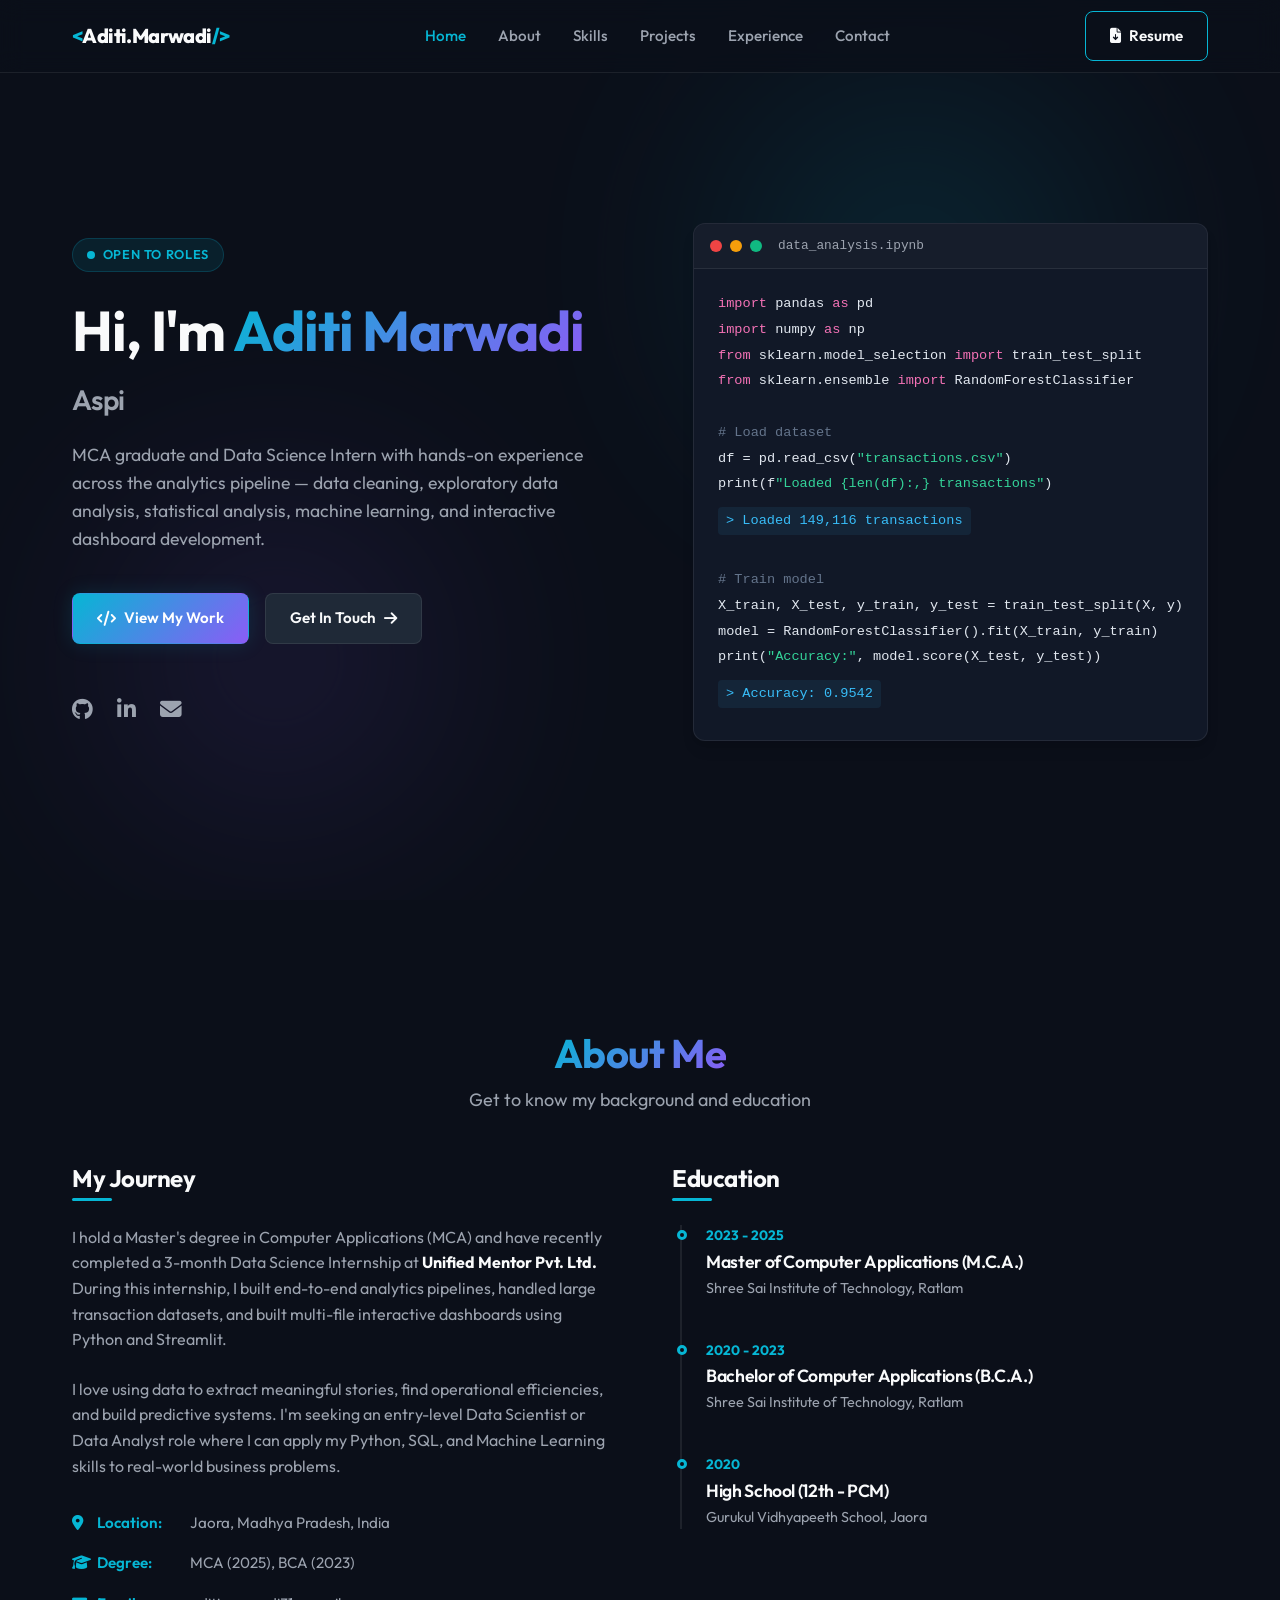
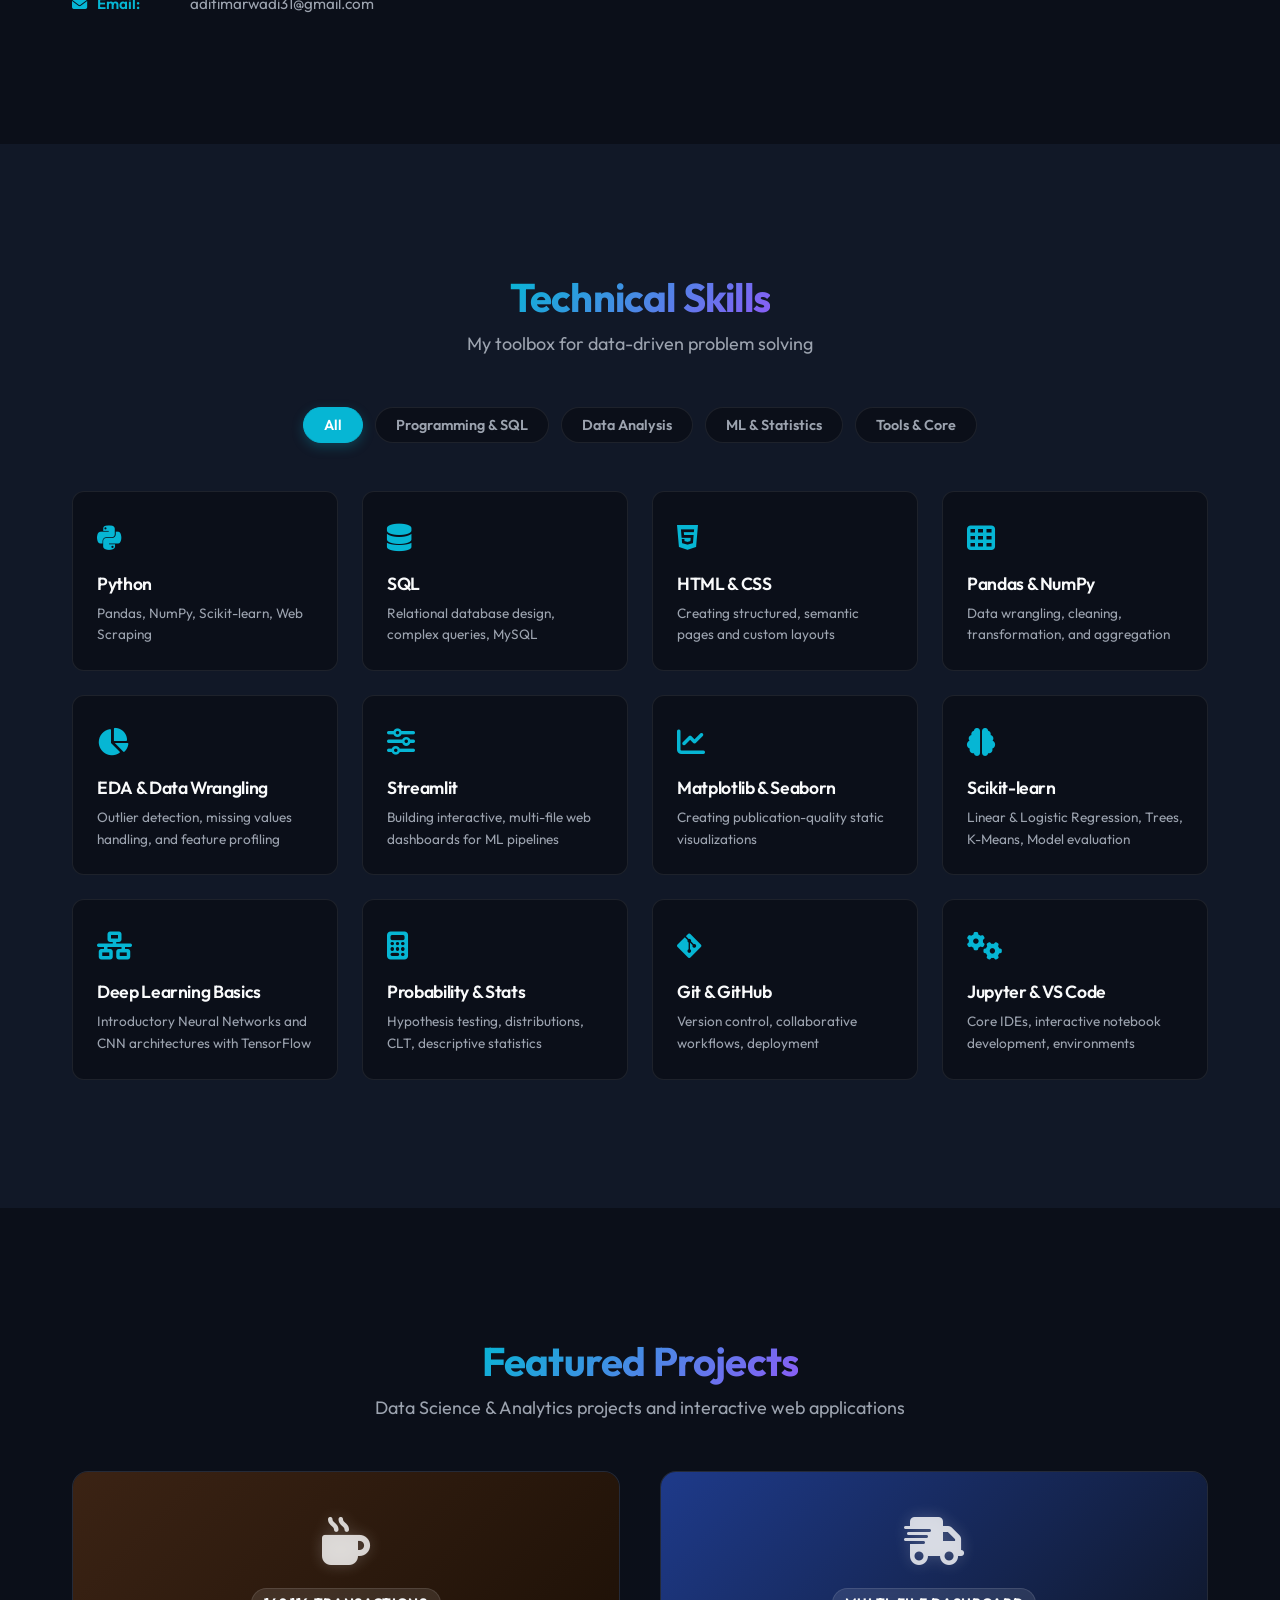
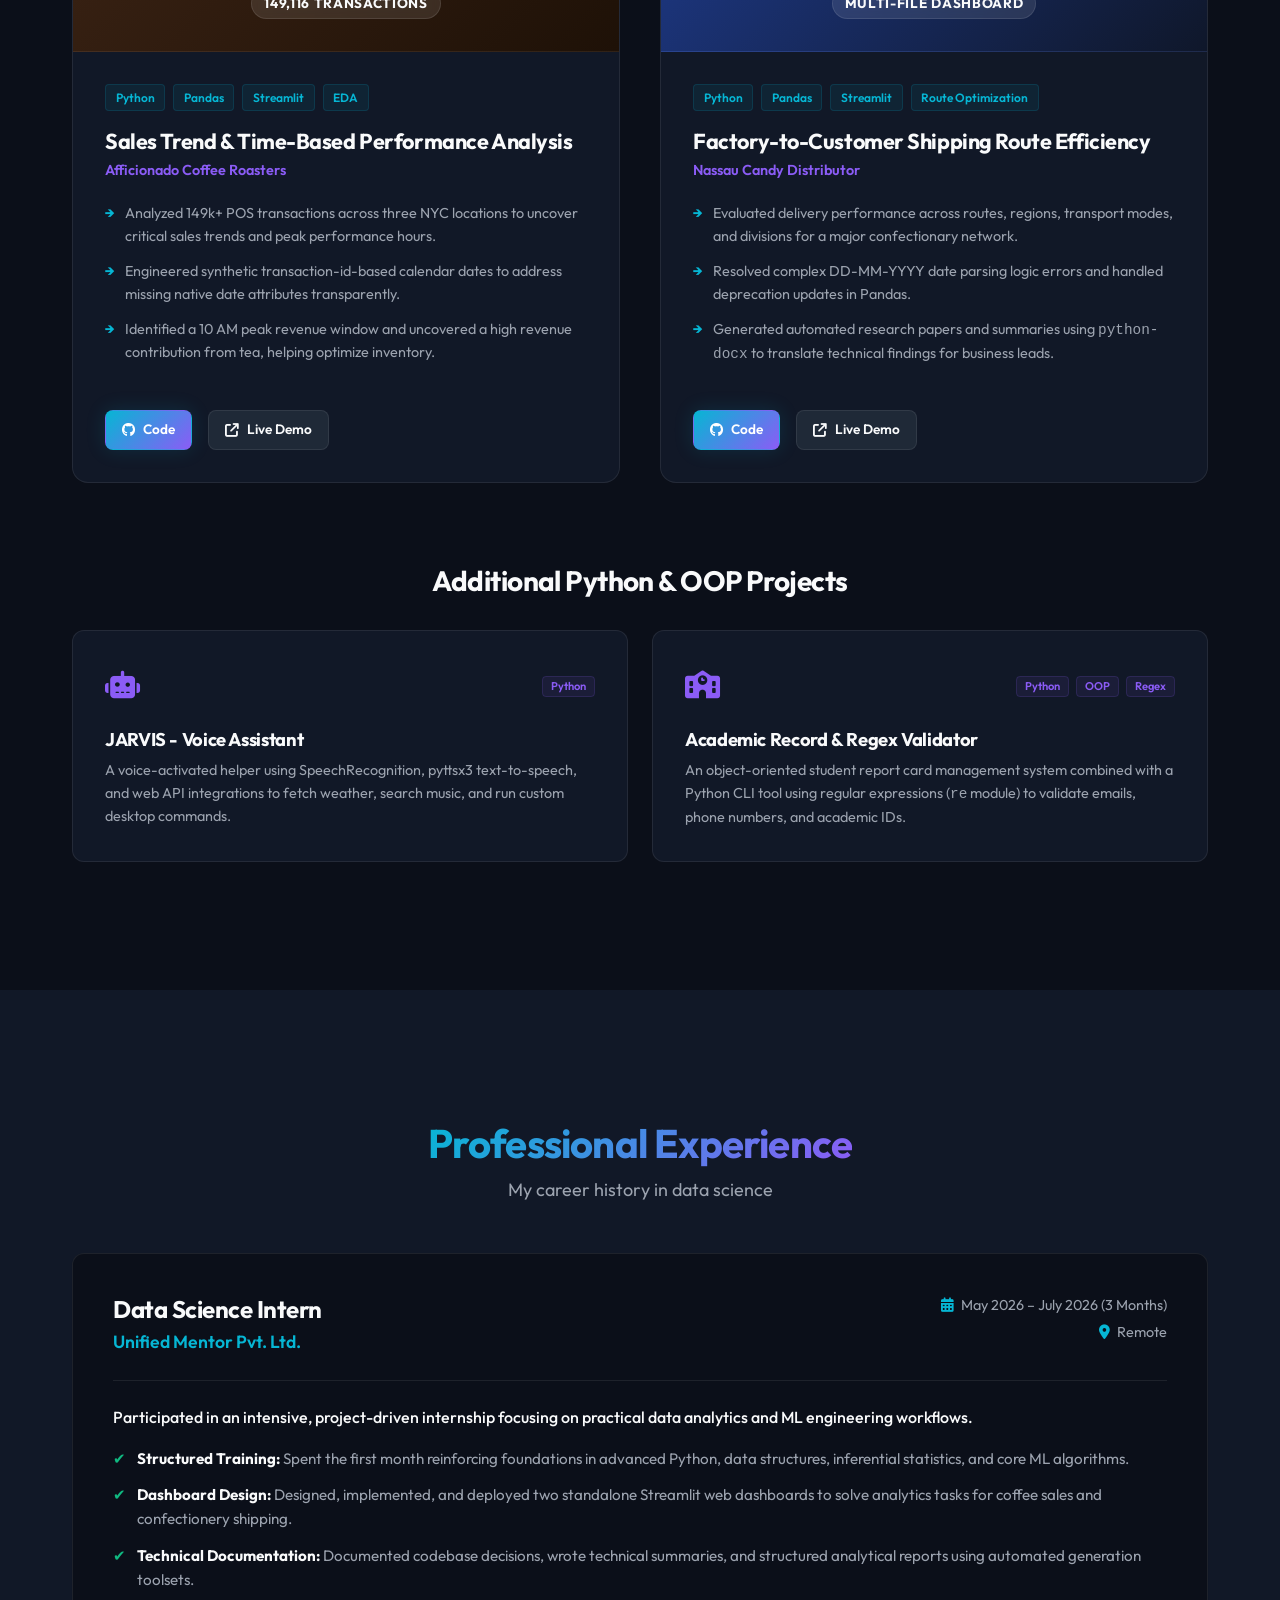
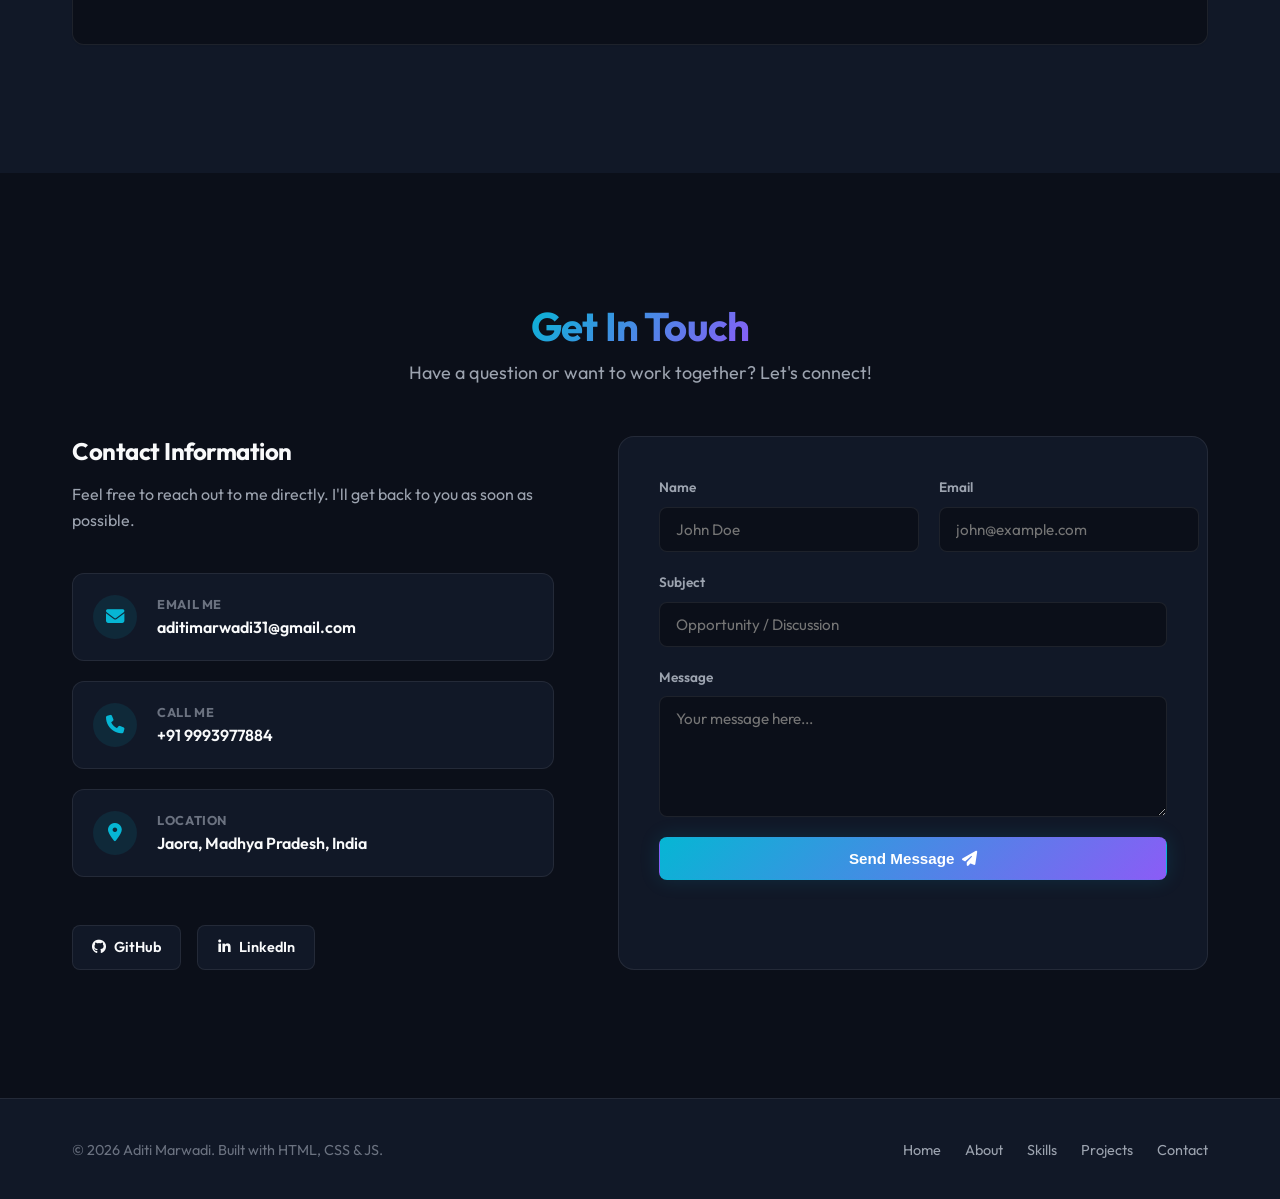
==== commit 3358294a: "Add portfolio files to root level" ====
--- a/index.html
+++ b/index.html
@@ -277,7 +277,7 @@
     <section id="projects" class="section projects-section">
         <div class="container">
             <h2 class="section-title text-center"><span class="text-gradient">Featured Projects</span></h2>
-            <p class="section-subtitle text-center">Data Science projects and interactive web applications</p>
+            <p class="section-subtitle text-center">Data Science & Analytics projects and interactive web applications</p>
 
             <div class="projects-grid">
                 <!-- Project 1 -->
